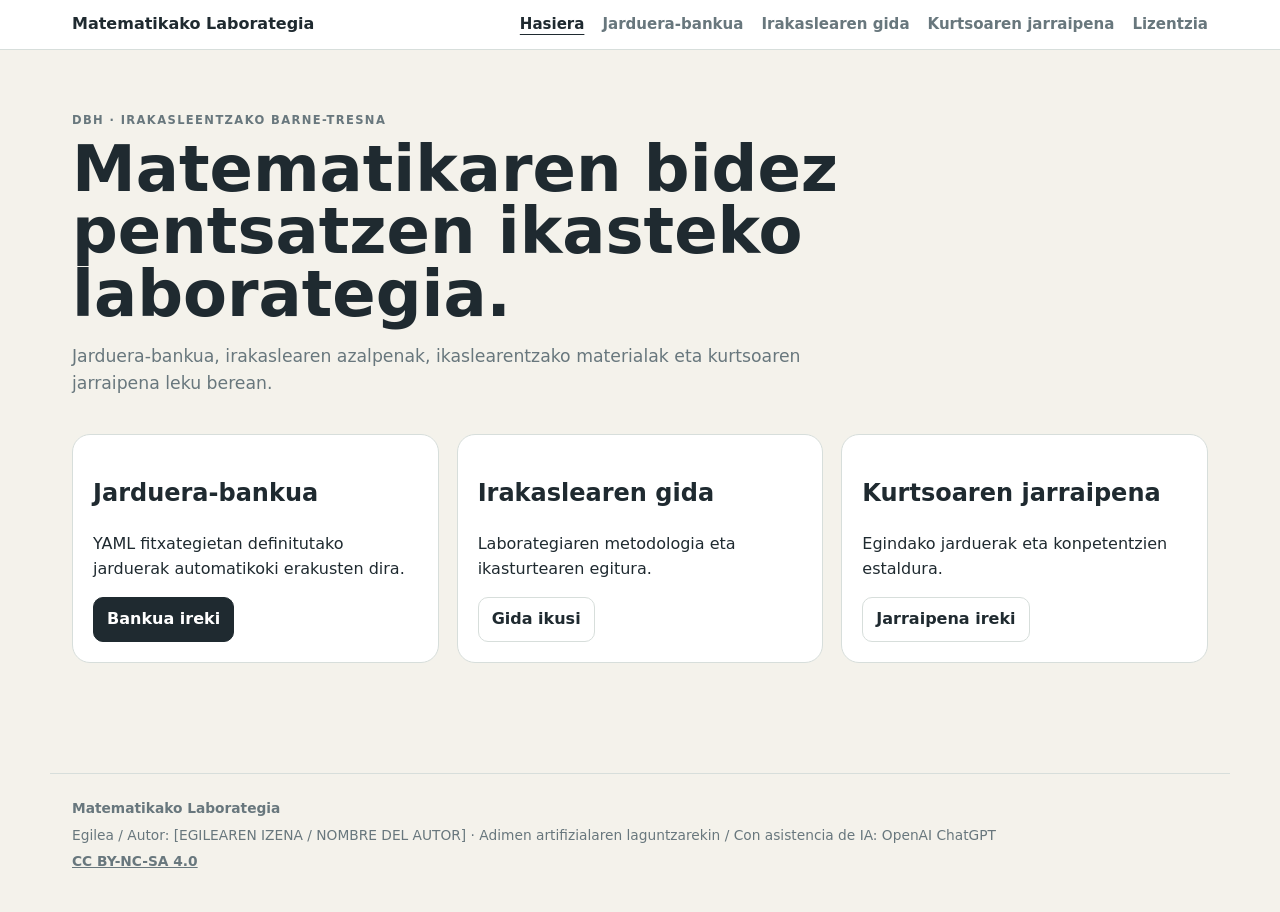
==== matematikako-laborategia/index.html @ 4279a8f5 "Lehen bertsioa" ====
<!doctype html><html lang="eu"><head><meta charset="utf-8"><meta name="viewport" content="width=device-width,initial-scale=1">
<title>Matematikako Laborategia</title><link rel="stylesheet" href="css/style.css"></head><body>
<div id="siteNav"></div><main>
<section class="hero"><div class="eyebrow">DBH · Irakasleentzako barne-tresna</div>
<h1>Matematikaren bidez pentsatzen ikasteko laborategia.</h1>
<p>Jarduera-bankua, irakaslearen azalpenak, ikaslearentzako materialak eta kurtsoaren jarraipena leku berean.</p></section>
<div class="grid"><div class="card span-4"><h2>Jarduera-bankua</h2><p>YAML fitxategietan definitutako jarduerak automatikoki erakusten dira.</p><a class="button" href="bankua.html">Bankua ireki</a></div>
<div class="card span-4"><h2>Irakaslearen gida</h2><p>Laborategiaren metodologia eta ikasturtearen egitura.</p><a class="button secondary" href="gida.html">Gida ikusi</a></div>
<div class="card span-4"><h2>Kurtsoaren jarraipena</h2><p>Egindako jarduerak eta konpetentzien estaldura.</p><a class="button secondary" href="jarraipena.html">Jarraipena ireki</a></div></div></main><div id="siteFooter"></div>
<script src="data/actividades.js"></script><script src="js/app.js"></script>
<script>initShell("home");</script></body></html>
---- matematikako-laborategia/css/style.css ----
:root{
  --bg:#f4f2eb; --panel:#fff; --ink:#1f2a30; --muted:#68777d; --line:#d7dedb;
  --accent:#425f57; --accent-soft:#dde7e3; --warm:#eee2ca; --bad:#ecd6d2; --max:1180px;
}
*{box-sizing:border-box}
body{margin:0;font-family:Inter,ui-sans-serif,system-ui,-apple-system,"Segoe UI",sans-serif;background:var(--bg);color:var(--ink);line-height:1.55}
a{color:inherit}.topbar{position:sticky;top:0;z-index:10;background:rgba(255,255,255,.96);backdrop-filter:blur(10px);border-bottom:1px solid var(--line)}
.nav{max-width:var(--max);margin:auto;padding:12px 22px;display:flex;align-items:center;gap:18px;flex-wrap:wrap}
.brand{font-weight:800;margin-right:auto;text-decoration:none}.nav a:not(.brand){text-decoration:none;color:var(--muted);font-weight:650;font-size:.94rem}
main{max-width:var(--max);margin:0 auto;padding:34px 22px 70px}.eyebrow{text-transform:uppercase;letter-spacing:.12em;font-size:.72rem;font-weight:800;color:var(--muted)}
.hero{padding:28px 0 20px}.hero h1{font-size:clamp(2.2rem,5vw,4.6rem);line-height:.98;margin:8px 0 16px;max-width:900px}.hero p{max-width:760px;font-size:1.08rem;color:var(--muted)}
.grid{display:grid;grid-template-columns:repeat(12,1fr);gap:18px}.card{background:var(--panel);border:1px solid var(--line);border-radius:18px;padding:20px}
.span-4{grid-column:span 4}.span-8{grid-column:span 8}.span-12{grid-column:span 12}
@media(max-width:800px){.span-4,.span-8{grid-column:span 12}}
.pills{display:flex;gap:8px;flex-wrap:wrap}.pill{border:1px solid var(--line);border-radius:999px;padding:5px 10px;font-size:.78rem;font-weight:700;background:#fff}.pill.type{background:var(--accent-soft)}
.filters{display:flex;gap:10px;flex-wrap:wrap;margin:20px 0}.filters button{border:1px solid var(--line);background:white;border-radius:999px;padding:8px 13px;cursor:pointer;font-weight:700}.filters button.active{background:var(--ink);color:white}
.activity-card h3{font-size:1.25rem;margin:10px 0 6px}.activity-card p{color:var(--muted)}
.button{display:inline-flex;align-items:center;justify-content:center;text-decoration:none;border:1px solid var(--ink);border-radius:10px;padding:9px 13px;font-weight:750;background:var(--ink);color:white;cursor:pointer}.button.secondary{background:white;color:var(--ink);border-color:var(--line)}
.page-head{display:flex;gap:16px;align-items:end;justify-content:space-between;flex-wrap:wrap;padding:12px 0 24px}.page-head h1{font-size:clamp(2rem,4vw,3.4rem);margin:4px 0 0}
.tabs{display:flex;gap:8px;flex-wrap:wrap;border-bottom:1px solid var(--line);padding-bottom:10px;margin-bottom:22px}.tabs button{border:0;background:transparent;padding:8px 11px;border-radius:8px;font-weight:750;color:var(--muted);cursor:pointer}.tabs button.active{background:var(--accent-soft);color:var(--ink)}
.tabpane{display:none}.tabpane.active{display:block}.section{margin:28px 0}
table{width:100%;border-collapse:collapse;background:white}th,td{padding:10px;border-bottom:1px solid var(--line);text-align:left;vertical-align:top}th{background:#eef2f0;font-size:.88rem}
.callout{background:var(--warm);border-radius:14px;padding:16px}.figure{background:white;border:1px solid var(--line);border-radius:16px;padding:16px;text-align:center}.figure img{max-width:520px;width:100%;height:auto}
.print-sheet{background:white;border:1px solid #cfd3d1;border-radius:4px;padding:28px;max-width:760px;margin:auto;color:#1d2326}.print-sheet .line{height:54px;border-bottom:1px solid #aeb6b3;margin-bottom:18px}
.metrics{display:grid;grid-template-columns:repeat(4,1fr);gap:10px;margin:20px 0}.metric{background:#fff;border:1px solid var(--line);border-radius:14px;padding:14px}.metric small{display:block;color:var(--muted);font-weight:700}.metric strong{font-size:1.6rem}
@media(max-width:700px){.metrics{grid-template-columns:1fr 1fr}}
.matrix-wrap{overflow:auto;border:1px solid var(--line);border-radius:14px}.matrix th:first-child,.matrix td:first-child{position:sticky;left:0;background:#fff;z-index:1;min-width:210px}.matrix th:first-child{background:#eef2f0}
.dot{display:inline-flex;gap:2px}.dot i{width:10px;height:10px;border-radius:50%;background:var(--accent);display:inline-block}.none{color:#b7c0bd}
.status{display:inline-block;border-radius:999px;padding:4px 8px;font-size:.78rem;font-weight:800}.ok{background:var(--accent-soft)}.mid{background:var(--warm)}.low{background:var(--bad)}
.note{background:#f1eee5;border-radius:12px;padding:12px;color:#5c625f}
.followup textarea,.followup input,.followup select{width:100%;font:inherit;border:1px solid var(--line);border-radius:10px;padding:10px;background:white}.followup textarea{min-height:100px}.followup label{display:block;font-weight:700;margin:14px 0 6px}
footer{max-width:var(--max);margin:auto;padding:25px 22px 45px;color:var(--muted);font-size:.86rem}
@media print{.topbar,.tabs,.no-print,footer{display:none!important}body{background:#fff}main{padding:0}.tabpane{display:none!important}.tabpane.student{display:block!important}.print-sheet{border:0;padding:0;max-width:none}}

.teacher-sheet{background:white;border:1px solid #cfd3d1;border-radius:10px;padding:24px;max-width:900px;margin:auto}
.teacher-sheet h2{margin-top:1.5rem}
.teacher-sheet h2:first-child{margin-top:0}
.teacher-sheet ul{padding-left:1.2rem}
.print-actions{display:flex;justify-content:flex-end;gap:10px;flex-wrap:wrap;margin-bottom:14px}
@media print{
  body.print-teacher .topbar, body.print-teacher .tabs, body.print-teacher .no-print, body.print-teacher footer{display:none!important}
  body.print-teacher main{padding:0}
  body.print-teacher .tabpane{display:none!important}
  body.print-teacher .tabpane.teacher{display:block!important}
  body.print-teacher .teacher-sheet{border:0;padding:0;max-width:none}
  body.print-student .topbar, body.print-student .tabs, body.print-student .no-print, body.print-student footer{display:none!important}
  body.print-student main{padding:0}
  body.print-student .tabpane{display:none!important}
  body.print-student .tabpane.student{display:block!important}
  body.print-student .print-sheet{border:0;padding:0;max-width:none}
}

.editorial{max-width:880px;margin:0 auto}.editorial p{font-size:1.04rem}.editorial .lead{font-size:1.18rem;color:#405057}.editorial h2{font-size:1.55rem;margin-top:34px}.editorial h3{font-size:1.15rem;margin-top:24px}.example{background:white;border:1px solid var(--line);border-radius:16px;padding:18px;margin:18px 0}.callout.idea{background:var(--accent-soft)}.callout.quote{background:white;border:1px solid var(--line);font-size:1.03rem}.math{font-family:ui-monospace,SFMono-Regular,Menlo,monospace;background:#f3f5f4;border-radius:8px;padding:2px 6px}


/* v0.6 stable additions */
.stable-banner{background:#e8eee9;border:1px solid var(--line);border-radius:14px;padding:12px 14px;margin:0 0 18px}
.bridge-frame{position:absolute;width:1px;height:1px;left:-10000px;top:-10000px;border:0}
.save-state{display:inline-block;margin-left:10px;color:var(--muted);font-weight:700}
.backup-row{display:flex;gap:10px;flex-wrap:wrap;align-items:center}
@media print{
  body.print-teacher .topbar,body.print-teacher .tabs,body.print-teacher .no-print,body.print-teacher footer{display:none!important}
  body.print-teacher main{padding:0}
  body.print-teacher .tabpane{display:none!important}
  body.print-teacher .tabpane.teacher{display:block!important}
  body.print-teacher .teacher-sheet{border:0;padding:0;max-width:none}
  body.print-student .topbar,body.print-student .tabs,body.print-student .no-print,body.print-student footer{display:none!important}
  body.print-student main{padding:0}
  body.print-student .tabpane{display:none!important}
  body.print-student .tabpane.student{display:block!important}
  body.print-student .print-sheet{border:0;padding:0;max-width:none}
}

.site-footer{max-width:1180px;margin:40px auto 0;padding:24px 22px 40px;border-top:1px solid var(--line);color:var(--muted);font-size:.86rem;display:grid;gap:5px}
.site-footer a{font-weight:750}
.nav a.active{color:var(--ink);text-decoration:underline;text-underline-offset:5px}
.activity-list{display:grid;grid-template-columns:repeat(3,1fr);gap:18px}
@media(max-width:900px){.activity-list{grid-template-columns:1fr 1fr}}@media(max-width:620px){.activity-list{grid-template-columns:1fr}}
.mini{border:1px solid var(--line);background:white;border-radius:8px;padding:5px 8px;cursor:pointer}
.save-state{margin-left:12px;color:var(--muted);font-weight:700}
@media print{
 body.print-teacher .topbar,body.print-teacher .tabs,body.print-teacher .no-print,body.print-teacher .site-footer{display:none!important}
 body.print-teacher main{padding:0}
 body.print-teacher .tabpane{display:none!important}
 body.print-teacher #teacher{display:block!important}
 body.print-student .topbar,body.print-student .tabs,body.print-student .no-print,body.print-student .site-footer{display:none!important}
 body.print-student main{padding:0}
 body.print-student .tabpane{display:none!important}
 body.print-student #student{display:block!important}
}
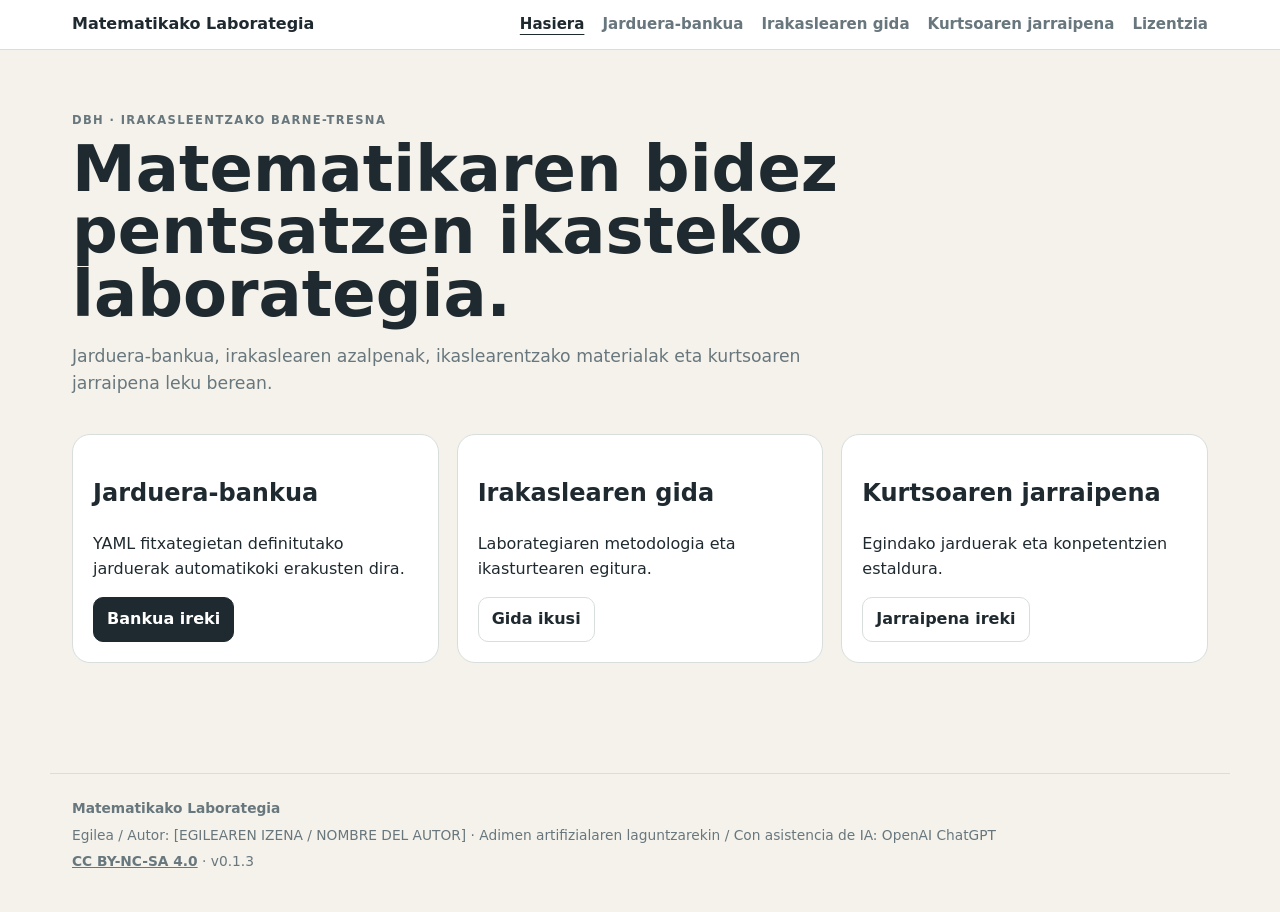
==== commit 290a88e7: "Fitxan formatuak hobetu" ====
--- a/matematikako-laborategia/index.html
+++ b/matematikako-laborategia/index.html
@@ -1,5 +1,5 @@
 <!doctype html><html lang="eu"><head><meta charset="utf-8"><meta name="viewport" content="width=device-width,initial-scale=1">
-<title>Matematikako Laborategia</title><link rel="stylesheet" href="css/style.css"></head><body>
+<title>Matematikako Laborategia</title><link rel="stylesheet" href="css/style.css?v=0.1.3"></head><body>
 <div id="siteNav"></div><main>
 <section class="hero"><div class="eyebrow">DBH · Irakasleentzako barne-tresna</div>
 <h1>Matematikaren bidez pentsatzen ikasteko laborategia.</h1>
@@ -7,5 +7,5 @@
 <div class="grid"><div class="card span-4"><h2>Jarduera-bankua</h2><p>YAML fitxategietan definitutako jarduerak automatikoki erakusten dira.</p><a class="button" href="bankua.html">Bankua ireki</a></div>
 <div class="card span-4"><h2>Irakaslearen gida</h2><p>Laborategiaren metodologia eta ikasturtearen egitura.</p><a class="button secondary" href="gida.html">Gida ikusi</a></div>
 <div class="card span-4"><h2>Kurtsoaren jarraipena</h2><p>Egindako jarduerak eta konpetentzien estaldura.</p><a class="button secondary" href="jarraipena.html">Jarraipena ireki</a></div></div></main><div id="siteFooter"></div>
-<script src="data/actividades.js"></script><script src="js/app.js"></script>
+<script src="data/actividades.js?v=0.1.3"></script><script src="js/app.js?v=0.1.3"></script>
 <script>initShell("home");</script></body></html>
--- a/matematikako-laborategia/css/style.css
+++ b/matematikako-laborategia/css/style.css
@@ -89,3 +89,12 @@
  body.print-student .tabpane{display:none!important}
  body.print-student #student{display:block!important}
 }
+
+.solution-figure{max-width:620px;margin:18px auto}.solution-figure img,.figure img{max-width:100%;height:auto;display:block;margin:auto}
+
+.summary-table-wrap{overflow-x:auto}
+.summary-table{width:100%;border-collapse:collapse;background:var(--card,#fff)}
+.summary-table th,.summary-table td{padding:12px 14px;border-bottom:1px solid rgba(0,0,0,.09);vertical-align:top;text-align:left}
+.summary-table th{white-space:nowrap;font-weight:700;width:1%}
+.summary-table td{min-width:150px}
+@media(max-width:720px){.summary-table th,.summary-table td{padding:9px 10px}.summary-table{font-size:.94rem}}
